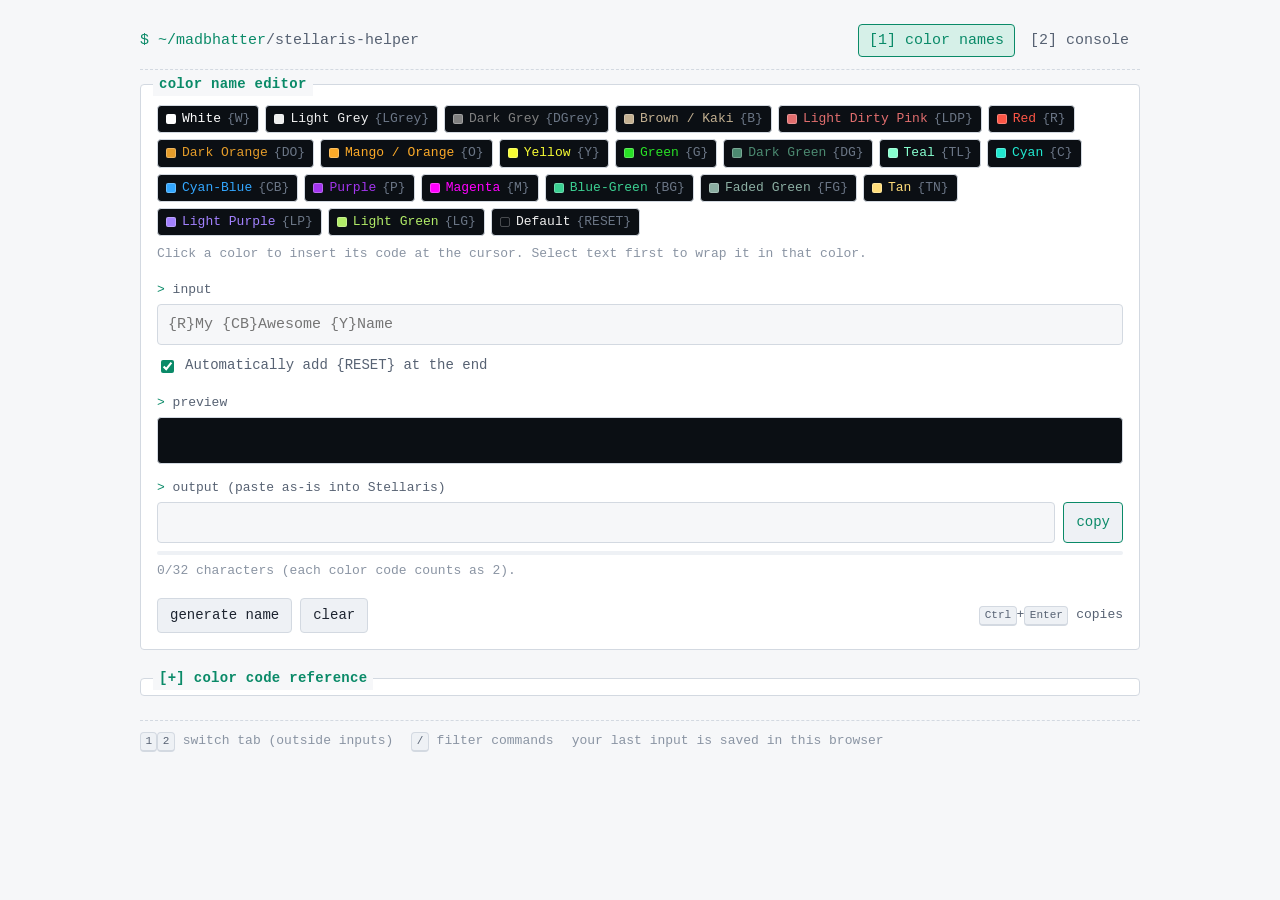
==== stellaris/index.html @ 735f18f9 "Split site into a TUI-style hub and a Bootstrap-free Stellaris helper The root page now lists projec" ====
<!doctype html>
<html lang="en">

<head>
    <meta charset="utf-8">
    <meta name="viewport" content="width=device-width, initial-scale=1">
    <meta name="color-scheme" content="dark light">
    <meta name="description" content="Color-code names for Stellaris and look up handy console commands.">
    <title>Stellaris Helper</title>
    <link href="../assets/base.css" rel="stylesheet">
    <link href="stellaris.css" rel="stylesheet">
</head>

<body>
    <main class="shell">
        <header class="topbar">
            <span class="crumbs prompt"><a href="../">~/madbhatter</a>/stellaris-helper</span>
            <nav class="tabs" role="tablist" aria-label="Sections">
                <a class="tab" role="tab" id="tab-colors" href="#colors" aria-controls="colors">[1] color names</a>
                <a class="tab" role="tab" id="tab-console" href="#console" aria-controls="console">[2] console</a>
            </nav>
        </header>

        <!-- Color name helper -->
        <section id="colors" class="panel" role="tabpanel" aria-labelledby="tab-colors">
            <div class="pane">
                <h1 class="pane-title">color name editor</h1>

                <div class="chips" id="color-buttons" role="toolbar" aria-label="Insert color code"></div>
                <p class="hint">Click a color to insert its code at the cursor. Select text first to wrap it in that
                    color.</p>

                <label class="field">
                    <span class="label">input</span>
                    <input id="input" type="text" autocomplete="off" spellcheck="false"
                        placeholder="{R}My {CB}Awesome {Y}Name">
                </label>

                <label class="check">
                    <input checked id="add-reset" type="checkbox">
                    <span>Automatically add {RESET} at the end</span>
                </label>

                <div class="field">
                    <span class="label">preview</span>
                    <div class="preview-box" aria-live="polite"><span id="preview"></span></div>
                </div>

                <label class="field">
                    <span class="label">output <span class="muted">(paste as-is into Stellaris)</span></span>
                    <span class="output-row">
                        <input id="output" type="text" readonly spellcheck="false">
                        <button id="copy-to-clipboard" type="button" class="btn primary">copy</button>
                    </span>
                </label>
                <div class="meter" id="meter" aria-hidden="true"><span id="meter-bar"></span></div>
                <p class="length" id="length-info"></p>

                <div class="actions">
                    <button id="generate-name" type="button" class="btn">generate name</button>
                    <button id="clear-input" type="button" class="btn">clear</button>
                    <span class="muted shortcut"><kbd>Ctrl</kbd>+<kbd>Enter</kbd> copies</span>
                </div>
            </div>

            <details class="pane reference">
                <summary class="pane-title">color code reference</summary>
                <div class="table-wrap" id="table-content"></div>
                <p class="muted">Palette from the <a href="https://stellaris.paradoxwikis.com/Localisation_modding">Stellaris
                        wiki</a>.</p>
            </details>
        </section>

        <!-- Console commands -->
        <section id="console" class="panel" role="tabpanel" aria-labelledby="tab-console" hidden>
            <div class="pane">
                <h2 class="pane-title">console commands</h2>
                <label class="field search">
                    <span class="label">filter <kbd>/</kbd></span>
                    <input id="command-search" type="search" autocomplete="off" placeholder="pop, flag, l-gate…">
                </label>

                <!-- Add a command by copying one <article> below. -->
                <div class="commands" id="commands">
                    <article class="command">
                        <h3>Kill N random pops on the current planet</h3>
                        <pre><code>effect this = { while = { count = N random_owned_pop = { kill_pop = yes } } }</code></pre>
                        <p><span class="muted">args:</span> Replace N with the number of pops to kill.</p>
                        <p><span class="muted">source:</span> <a
                                href="https://www.reddit.com/r/Stellaris/comments/16za69i/anyway_to_use_commands_to_kill_my_own_pops/">Reddit</a>
                        </p>
                    </article>
                    <article class="command">
                        <h3>Delete the selected megastructure</h3>
                        <pre><code>effect remove_megastructure = this</code></pre>
                        <p><span class="muted">args:</span> None</p>
                        <p><span class="muted">source:</span> Don't remember</p>
                    </article>
                    <article class="command">
                        <h3>Clear a flag from the planet</h3>
                        <pre><code>effect this = {remove_planet_flag = FLAG}</code></pre>
                        <p><span class="muted">args:</span> Replace FLAG with the id of the flag to remove.</p>
                        <p><span class="muted">source:</span> Selfmade</p>
                    </article>
                    <article class="command">
                        <h3>Show which L-Gate event will appear</h3>
                        <pre><code>effect switch = { trigger = has_global_flag
    gray_goo_crisis_set = { custom_tooltip = "Gray Tempest" }
    dragon_season       = { custom_tooltip = "L-Drake" }
    gray_goo_empire_set = { custom_tooltip = "Dessanu Consonance" }
    default             = { custom_tooltip = "Gray" }
}</code></pre>
                        <p><span class="muted">args:</span> None</p>
                        <p><span class="muted">source:</span> <a
                                href="https://www.reddit.com/r/Stellaris/comments/15eng60/commands_for_l_gate_tempest/">Reddit</a>
                        </p>
                    </article>
                    <article class="command">
                        <h3>Set the L-Gate to Gray Tempest</h3>
                        <pre><code>effect remove_global_flag = dragon_season remove_global_flag = gray_goo_empire_set set_global_flag = gray_goo_crisis_set</code></pre>
                        <p><span class="muted">args:</span> None</p>
                        <p><span class="muted">source:</span> <a
                                href="https://www.reddit.com/r/Stellaris/comments/15eng60/commands_for_l_gate_tempest/">Reddit</a>
                        </p>
                    </article>
                </div>
                <p class="muted" id="no-results" hidden>No commands match that filter.</p>
                <p><a href="https://stellaris.paradoxwikis.com/Effects">See the Stellaris wiki for more effects</a></p>
            </div>
        </section>

        <footer class="statusbar">
            <span><kbd>1</kbd><kbd>2</kbd> switch tab (outside inputs)</span>
            <span><kbd>/</kbd> filter commands</span>
            <span>your last input is saved in this browser</span>
        </footer>
    </main>

    <div id="toast" class="toast" role="status" aria-live="polite"></div>

    <script src="data.js"></script>
    <script src="app.js"></script>
</body>

</html>
---- assets/base.css ----
/* Shared TUI-style theme. No external fonts or libraries. */

:root {
    color-scheme: dark;
    --bg: #0d1117;
    --bg-panel: #11161e;
    --bg-raised: #1a212c;
    --fg: #d7dde5;
    --fg-muted: #8b96a5;
    --fg-dim: #5c6675;
    --border: #2a3340;
    --accent: #5fd7af;
    --accent-2: #87afff;
    --warn: #ffd75f;
    --danger: #ff6b6b;
    --selection: #1f3a33;
    --mono: ui-monospace, "Cascadia Code", "JetBrains Mono", "SF Mono", Menlo, Consolas, "Liberation Mono", monospace;
    --radius: 4px;
}

@media (prefers-color-scheme: light) {
    :root:not([data-theme="dark"]) {
        color-scheme: light;
        --bg: #f6f7f9;
        --bg-panel: #ffffff;
        --bg-raised: #eef1f5;
        --fg: #1d2430;
        --fg-muted: #576273;
        --fg-dim: #8a94a3;
        --border: #d3d9e1;
        --accent: #0a8a68;
        --accent-2: #2f5fd0;
        --warn: #9a6a00;
        --danger: #c62828;
        --selection: #d6f0e8;
    }
}

:root[data-theme="light"] {
    color-scheme: light;
    --bg: #f6f7f9;
    --bg-panel: #ffffff;
    --bg-raised: #eef1f5;
    --fg: #1d2430;
    --fg-muted: #576273;
    --fg-dim: #8a94a3;
    --border: #d3d9e1;
    --accent: #0a8a68;
    --accent-2: #2f5fd0;
    --warn: #9a6a00;
    --danger: #c62828;
    --selection: #d6f0e8;
}

*,
*::before,
*::after {
    box-sizing: border-box;
}

html {
    -webkit-text-size-adjust: 100%;
}

body {
    margin: 0;
    min-height: 100vh;
    background: var(--bg);
    color: var(--fg);
    font-family: var(--mono);
    font-size: 15px;
    line-height: 1.55;
}

a {
    color: var(--accent-2);
    text-underline-offset: 3px;
}

a:hover {
    color: var(--accent);
}

:focus-visible {
    outline: 2px solid var(--accent);
    outline-offset: 2px;
}

code,
kbd,
pre {
    font-family: var(--mono);
}

kbd {
    display: inline-block;
    padding: 0 .4em;
    border: 1px solid var(--border);
    border-bottom-width: 2px;
    border-radius: var(--radius);
    background: var(--bg-raised);
    font-size: .85em;
    color: var(--fg-muted);
}

.shell {
    width: min(100% - 32px, 1000px);
    margin: 0 auto;
    padding: 24px 0 48px;
}

/* A box with a title sitting in its top border, like a TUI pane. */
.pane {
    position: relative;
    border: 1px solid var(--border);
    border-radius: var(--radius);
    background: var(--bg-panel);
    padding: 20px 16px 16px;
    margin-top: 14px;
}

.pane > .pane-title {
    position: absolute;
    top: -0.8em;
    left: 12px;
    margin: 0;
    padding: 0 6px;
    background: var(--bg);
    color: var(--accent);
    font-size: 14px;
    font-weight: 600;
    letter-spacing: .02em;
}

.topbar {
    display: flex;
    align-items: center;
    gap: 12px;
    flex-wrap: wrap;
    padding-bottom: 12px;
    margin-bottom: 8px;
    border-bottom: 1px dashed var(--border);
    color: var(--fg-muted);
}

.topbar .crumbs {
    flex: 1;
    min-width: 0;
}

.topbar .crumbs a {
    color: var(--accent);
    text-decoration: none;
}

.topbar .crumbs a:hover {
    text-decoration: underline;
}

.prompt::before {
    content: "$ ";
    color: var(--accent);
}

.btn {
    display: inline-flex;
    align-items: center;
    gap: 6px;
    padding: 6px 12px;
    border: 1px solid var(--border);
    border-radius: var(--radius);
    background: var(--bg-raised);
    color: var(--fg);
    font: inherit;
    font-size: 14px;
    cursor: pointer;
    transition: border-color .12s, color .12s, background .12s;
}

.btn:hover {
    border-color: var(--accent);
    color: var(--accent);
}

.btn.primary {
    border-color: var(--accent);
    color: var(--accent);
}

.btn.primary:hover {
    background: var(--selection);
}

.btn.small {
    padding: 2px 8px;
    font-size: 13px;
}

.muted {
    color: var(--fg-muted);
}

.statusbar {
    display: flex;
    flex-wrap: wrap;
    gap: 6px 18px;
    margin-top: 24px;
    padding-top: 10px;
    border-top: 1px dashed var(--border);
    color: var(--fg-dim);
    font-size: 13px;
}

.toast {
    position: fixed;
    right: 16px;
    bottom: 16px;
    max-width: calc(100% - 32px);
    padding: 8px 14px;
    border: 1px solid var(--accent);
    border-radius: var(--radius);
    background: var(--bg-raised);
    color: var(--fg);
    box-shadow: 0 6px 24px rgb(0 0 0 / .35);
    opacity: 0;
    transform: translateY(8px);
    pointer-events: none;
    transition: opacity .18s, transform .18s;
}

.toast.show {
    opacity: 1;
    transform: none;
}

.toast.error {
    border-color: var(--danger);
}

@media (prefers-reduced-motion: reduce) {
    * {
        transition: none !important;
        animation: none !important;
    }
}
---- stellaris/stellaris.css ----
/* Stellaris helper page. Builds on ../assets/base.css. */

.tabs {
    display: flex;
    gap: 4px;
}

.tab {
    padding: 4px 10px;
    border: 1px solid transparent;
    border-radius: var(--radius);
    color: var(--fg-muted);
    text-decoration: none;
}

.tab:hover {
    color: var(--accent);
}

.tab[aria-selected="true"] {
    border-color: var(--accent);
    background: var(--selection);
    color: var(--accent);
}

.panel[hidden] {
    display: none;
}

.panel > .pane + .pane {
    margin-top: 28px;
}

.chips {
    display: flex;
    flex-wrap: wrap;
    gap: 6px;
}

.chip {
    display: inline-flex;
    align-items: center;
    gap: 6px;
    padding: 3px 8px;
    border: 1px solid var(--border);
    border-radius: var(--radius);
    background: #0b0f14;
    color: var(--chip, #eee);
    font: inherit;
    font-size: 13px;
    cursor: pointer;
}

.chip:hover {
    border-color: var(--chip, var(--accent));
}

.chip .swatch {
    width: 10px;
    height: 10px;
    border-radius: 2px;
    background: var(--chip, transparent);
    border: 1px solid rgb(255 255 255 / .25);
}

.chip .code {
    color: #6b7686;
}

.hint {
    margin: 8px 0 16px;
    color: var(--fg-dim);
    font-size: 13px;
}

.field {
    display: block;
    margin-bottom: 14px;
}

.field .label {
    display: block;
    margin-bottom: 4px;
    color: var(--fg-muted);
    font-size: 13px;
}

.field .label::before {
    content: "> ";
    color: var(--accent);
}

input[type="text"],
input[type="search"] {
    width: 100%;
    padding: 8px 10px;
    border: 1px solid var(--border);
    border-radius: var(--radius);
    background: var(--bg);
    color: var(--fg);
    font: inherit;
}

input[type="text"]:focus,
input[type="search"]:focus {
    border-color: var(--accent);
    outline: none;
}

input[readonly] {
    color: var(--fg-muted);
}

.check {
    display: flex;
    align-items: center;
    gap: 8px;
    margin: -4px 0 16px;
    color: var(--fg-muted);
    font-size: 14px;
    cursor: pointer;
}

.check input {
    accent-color: var(--accent);
}

.output-row {
    display: flex;
    gap: 8px;
}

/* Stellaris text is drawn on a dark UI, so keep the preview dark in both themes. */
.preview-box {
    min-height: 2.6em;
    padding: 10px 12px;
    border: 1px solid var(--border);
    border-radius: var(--radius);
    background: #0b0f14;
    color: rgb(238, 238, 238);
    font-size: 18px;
    white-space: pre-wrap;
    word-break: break-word;
    user-select: none;
}

.preview-box .cut {
    color: #5c6675;
    text-decoration: line-through;
}

.meter {
    height: 4px;
    margin-top: -6px;
    border-radius: 2px;
    background: var(--bg-raised);
    overflow: hidden;
}

.meter span {
    display: block;
    height: 100%;
    width: 0;
    background: var(--accent);
    transition: width .15s;
}

.meter.over span {
    background: var(--danger);
}

.length {
    margin: 6px 0 16px;
    color: var(--fg-dim);
    font-size: 13px;
}

.length.over {
    color: var(--warn);
}

.actions {
    display: flex;
    flex-wrap: wrap;
    align-items: center;
    gap: 8px;
}

.actions .shortcut {
    margin-left: auto;
    font-size: 13px;
}

/* Collapsible reference pane */
.reference > summary {
    cursor: pointer;
    list-style: none;
}

.reference > summary::-webkit-details-marker {
    display: none;
}

.reference > summary::before {
    content: "[+] ";
}

.reference[open] > summary::before {
    content: "[-] ";
}

.reference:not([open]) {
    padding: 10px 16px 6px;
}

.table-wrap {
    overflow-x: auto;
}

table {
    width: 100%;
    border-collapse: collapse;
    font-size: 13px;
}

th,
td {
    padding: 6px 10px;
    border-bottom: 1px solid var(--border);
    text-align: left;
    vertical-align: top;
}

th {
    color: var(--fg-muted);
    font-weight: 600;
}

td.color-name {
    background: #0b0f14;
    white-space: nowrap;
}

/* Console commands */
.search {
    max-width: 420px;
}

.commands {
    display: grid;
    grid-template-columns: minmax(0, 1fr);
    gap: 12px;
}

.command {
    padding: 12px 14px;
    border: 1px solid var(--border);
    border-left: 3px solid var(--accent-2);
    border-radius: var(--radius);
    background: var(--bg);
}

.command[hidden] {
    display: none;
}

.command h3 {
    margin: 0 0 8px;
    font-size: 15px;
}

.command p {
    margin: 4px 0 0;
    font-size: 14px;
}

.code-block {
    position: relative;
}

.command pre {
    margin: 0;
    padding: 10px 70px 10px 12px;
    border-radius: var(--radius);
    background: var(--bg-raised);
    overflow-x: auto;
    font-size: 13px;
}

.code-block .btn {
    position: absolute;
    top: 6px;
    right: 6px;
}

@media (max-width: 560px) {
    .topbar .crumbs {
        flex-basis: 100%;
    }

    .actions .shortcut {
        display: none;
    }
}
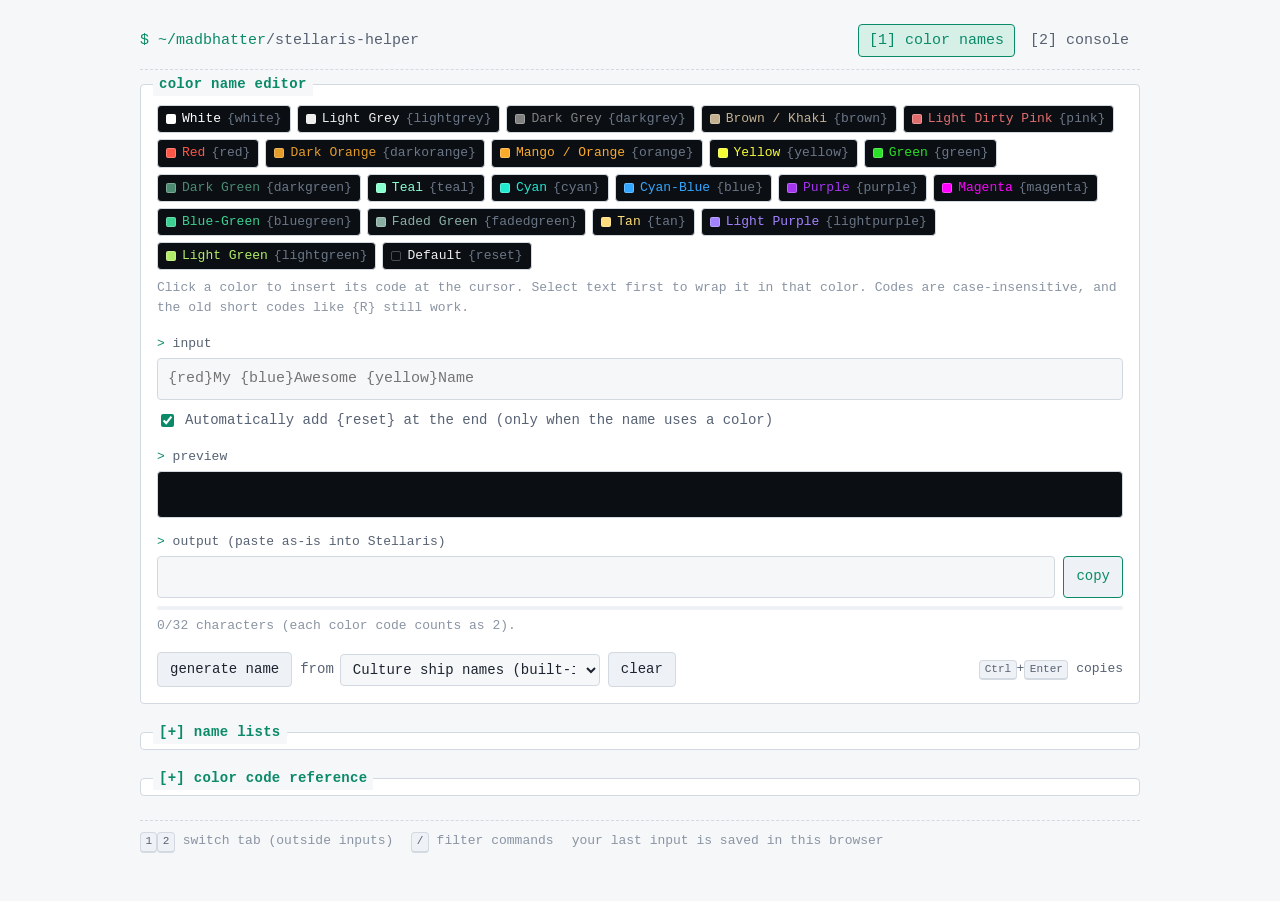
==== commit 4bebea85: "Readable color codes, duplicate-code guard, and custom name lists - Codes are now readable names lik" ====
--- a/stellaris/index.html
+++ b/stellaris/index.html
@@ -28,17 +28,18 @@
 
                 <div class="chips" id="color-buttons" role="toolbar" aria-label="Insert color code"></div>
                 <p class="hint">Click a color to insert its code at the cursor. Select text first to wrap it in that
-                    color.</p>
+                    color. Codes are case-insensitive, and the old short codes like {R} still work.</p>
+                <p class="data-error" id="data-error" role="alert" hidden></p>
 
                 <label class="field">
                     <span class="label">input</span>
                     <input id="input" type="text" autocomplete="off" spellcheck="false"
-                        placeholder="{R}My {CB}Awesome {Y}Name">
+                        placeholder="{red}My {blue}Awesome {yellow}Name">
                 </label>
 
                 <label class="check">
                     <input checked id="add-reset" type="checkbox">
-                    <span>Automatically add {RESET} at the end</span>
+                    <span>Automatically add {reset} at the end (only when the name uses a color)</span>
                 </label>
 
                 <div class="field">
@@ -55,13 +56,35 @@
                 </label>
                 <div class="meter" id="meter" aria-hidden="true"><span id="meter-bar"></span></div>
                 <p class="length" id="length-info"></p>
+                <p class="length over" id="unknown-info" hidden></p>
 
                 <div class="actions">
                     <button id="generate-name" type="button" class="btn">generate name</button>
+                    <label class="inline-select"><span class="muted">from</span>
+                        <select id="name-list" aria-label="Name list"></select>
+                    </label>
                     <button id="clear-input" type="button" class="btn">clear</button>
                     <span class="muted shortcut"><kbd>Ctrl</kbd>+<kbd>Enter</kbd> copies</span>
                 </div>
             </div>
+
+            <details class="pane reference" id="lists-pane">
+                <summary class="pane-title">name lists</summary>
+                <p class="hint">Pick a list above to generate names from it. Your lists are saved in this
+                    browser. Names can use color codes, and any that end up longer than 32 characters are skipped.</p>
+                <div class="actions">
+                    <button id="list-new" type="button" class="btn">new list</button>
+                    <button id="list-import" type="button" class="btn">import .txt</button>
+                    <button id="list-export" type="button" class="btn">export .txt</button>
+                    <button id="list-delete" type="button" class="btn">delete list</button>
+                    <input id="list-file" type="file" accept=".txt,text/plain" hidden>
+                </div>
+                <label class="field list-field">
+                    <span class="label" id="list-label">names, one per line</span>
+                    <textarea id="list-editor" rows="10" spellcheck="false"></textarea>
+                </label>
+                <p class="length" id="list-info"></p>
+            </details>
 
             <details class="pane reference">
                 <summary class="pane-title">color code reference</summary>
--- a/stellaris/stellaris.css
+++ b/stellaris/stellaris.css
@@ -302,3 +302,65 @@
         display: none;
     }
 }
+
+.data-error {
+    margin: 0 0 16px;
+    padding: 8px 10px;
+    border: 1px solid var(--danger);
+    border-radius: var(--radius);
+    color: var(--danger);
+    font-size: 13px;
+    white-space: pre-line;
+}
+
+.data-error[hidden],
+.length[hidden] {
+    display: none;
+}
+
+.inline-select {
+    display: inline-flex;
+    align-items: center;
+    gap: 6px;
+    font-size: 14px;
+}
+
+select,
+textarea {
+    padding: 6px 8px;
+    border: 1px solid var(--border);
+    border-radius: var(--radius);
+    background: var(--bg);
+    color: var(--fg);
+    font: inherit;
+    font-size: 14px;
+}
+
+select:focus,
+textarea:focus {
+    border-color: var(--accent);
+    outline: none;
+}
+
+.list-field {
+    margin-top: 14px;
+}
+
+textarea {
+    display: block;
+    width: 100%;
+    resize: vertical;
+    line-height: 1.5;
+}
+
+textarea[readonly] {
+    color: var(--fg-muted);
+}
+
+.reference + .reference {
+    margin-top: 28px;
+}
+
+.inline-select select {
+    max-width: 260px;
+}
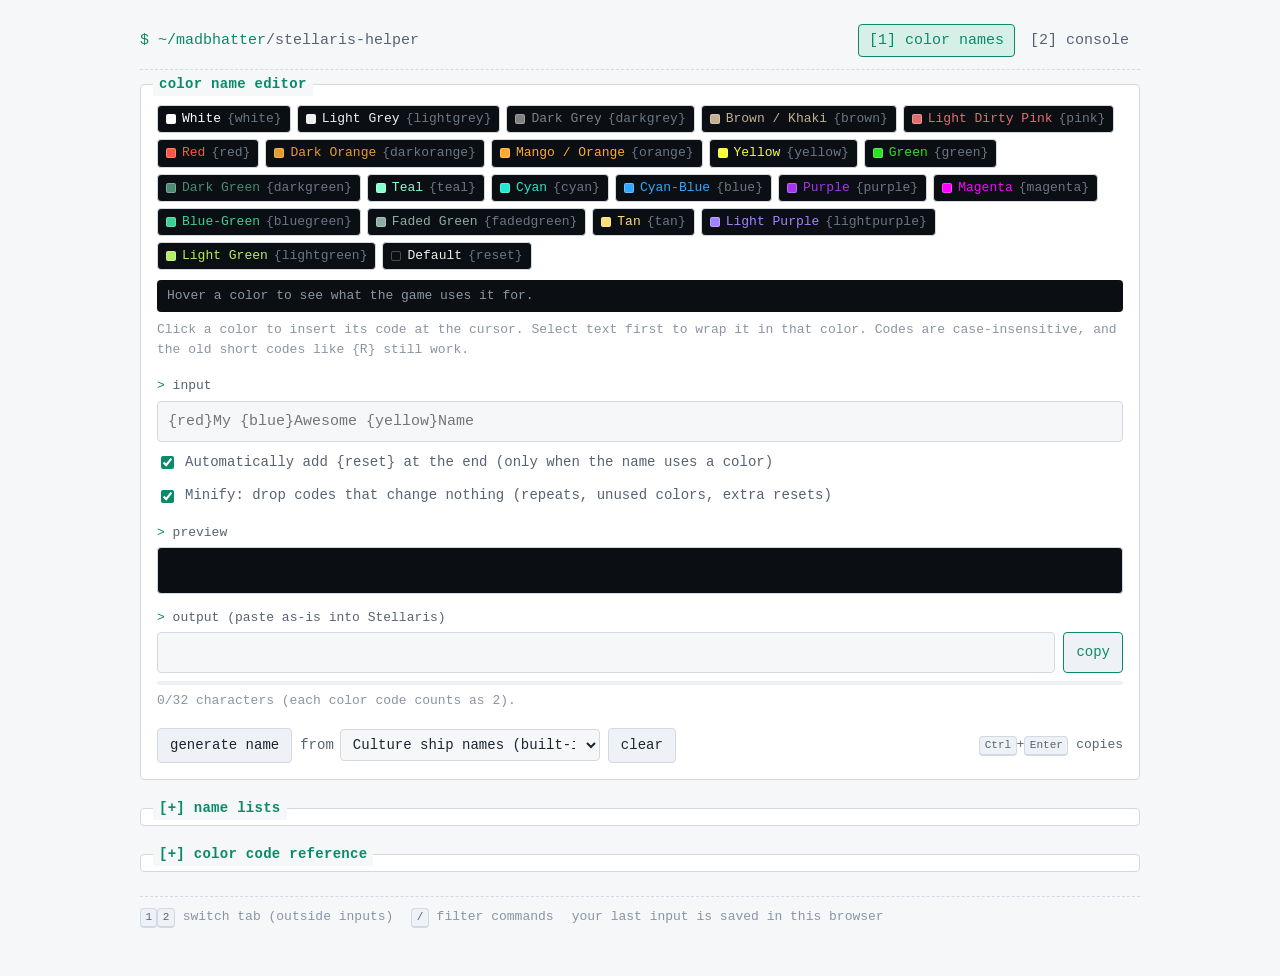
==== commit 19e25a02: "Minify color output and show what each color is used for in game - New convert.js parses codes, play" ====
--- a/stellaris/index.html
+++ b/stellaris/index.html
@@ -27,6 +27,7 @@
                 <h1 class="pane-title">color name editor</h1>
 
                 <div class="chips" id="color-buttons" role="toolbar" aria-label="Insert color code"></div>
+                <p class="color-use" id="color-use" aria-live="polite">Hover a color to see what the game uses it for.</p>
                 <p class="hint">Click a color to insert its code at the cursor. Select text first to wrap it in that
                     color. Codes are case-insensitive, and the old short codes like {R} still work.</p>
                 <p class="data-error" id="data-error" role="alert" hidden></p>
@@ -40,6 +41,11 @@
                 <label class="check">
                     <input checked id="add-reset" type="checkbox">
                     <span>Automatically add {reset} at the end (only when the name uses a color)</span>
+                </label>
+
+                <label class="check">
+                    <input checked id="minify" type="checkbox">
+                    <span>Minify: drop codes that change nothing (repeats, unused colors, extra resets)</span>
                 </label>
 
                 <div class="field">
@@ -57,6 +63,7 @@
                 <div class="meter" id="meter" aria-hidden="true"><span id="meter-bar"></span></div>
                 <p class="length" id="length-info"></p>
                 <p class="length over" id="unknown-info" hidden></p>
+                <div class="length notes" id="minify-info" hidden></div>
 
                 <div class="actions">
                     <button id="generate-name" type="button" class="btn">generate name</button>
@@ -162,6 +169,7 @@
     <div id="toast" class="toast" role="status" aria-live="polite"></div>
 
     <script src="data.js"></script>
+    <script src="convert.js"></script>
     <script src="app.js"></script>
 </body>
 
--- a/stellaris/stellaris.css
+++ b/stellaris/stellaris.css
@@ -364,3 +364,30 @@
 .inline-select select {
     max-width: 260px;
 }
+
+.color-use {
+    min-height: 1.5em;
+    margin: 10px 0 0;
+    padding: 6px 10px;
+    border-radius: var(--radius);
+    background: #0b0f14;
+    color: #8b96a5;
+    font-size: 13px;
+}
+
+.color-use .use-swatch {
+    font-weight: 600;
+}
+
+.notes {
+    color: var(--fg-muted);
+}
+
+.notes[hidden] {
+    display: none;
+}
+
+.notes ul {
+    margin: 4px 0 0;
+    padding-left: 20px;
+}
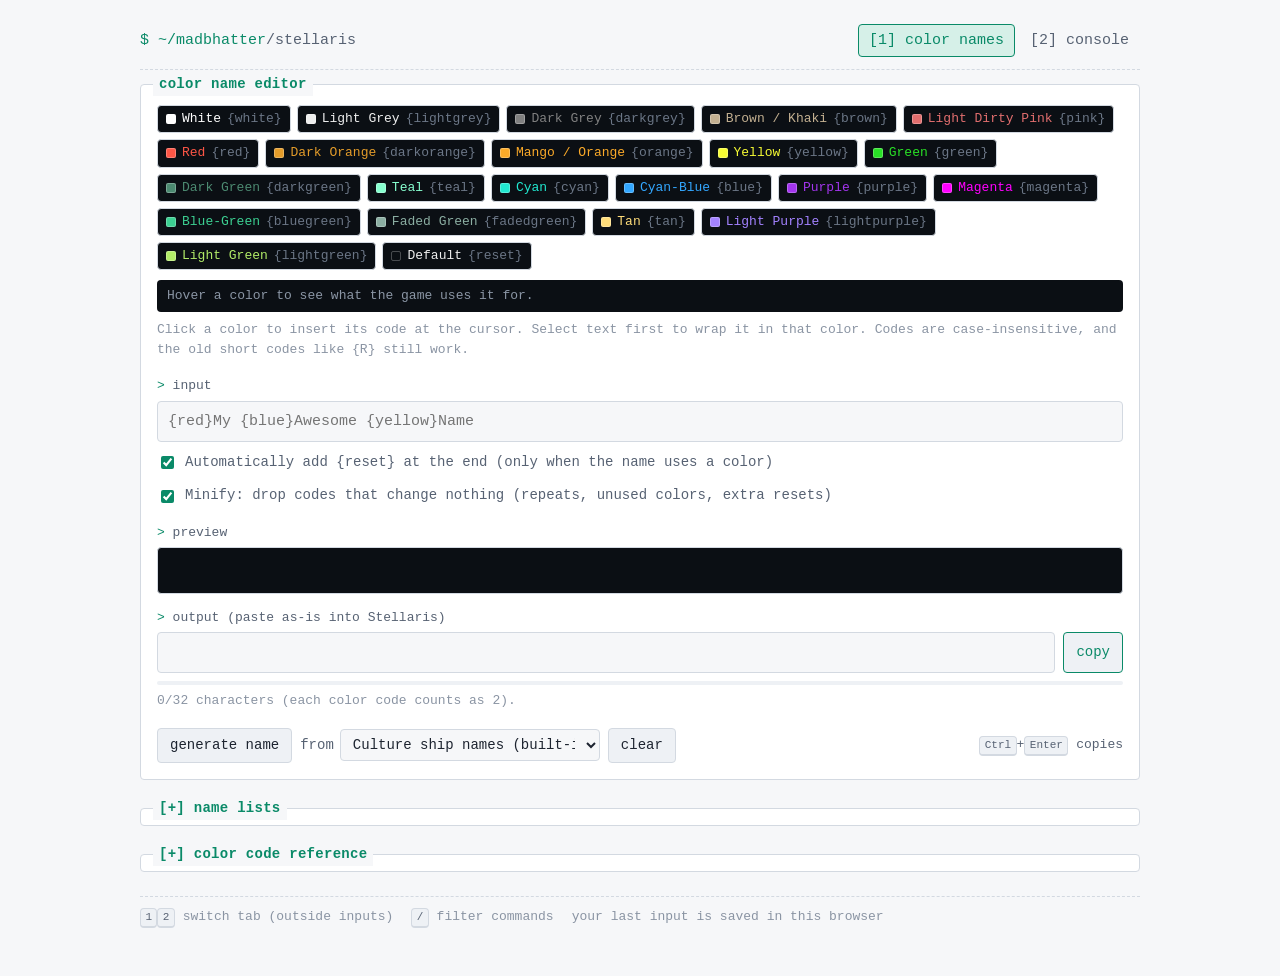
==== commit 0bbd4d16: "Match the Stellaris breadcrumb and menu entry to its /stellaris/ URL Co-Authored-By: Claude Opus 5.5" ====
--- a/stellaris/index.html
+++ b/stellaris/index.html
@@ -14,7 +14,7 @@
 <body>
     <main class="shell">
         <header class="topbar">
-            <span class="crumbs prompt"><a href="../">~/madbhatter</a>/stellaris-helper</span>
+            <span class="crumbs prompt"><a href="../">~/madbhatter</a>/stellaris</span>
             <nav class="tabs" role="tablist" aria-label="Sections">
                 <a class="tab" role="tab" id="tab-colors" href="#colors" aria-controls="colors">[1] color names</a>
                 <a class="tab" role="tab" id="tab-console" href="#console" aria-controls="console">[2] console</a>
